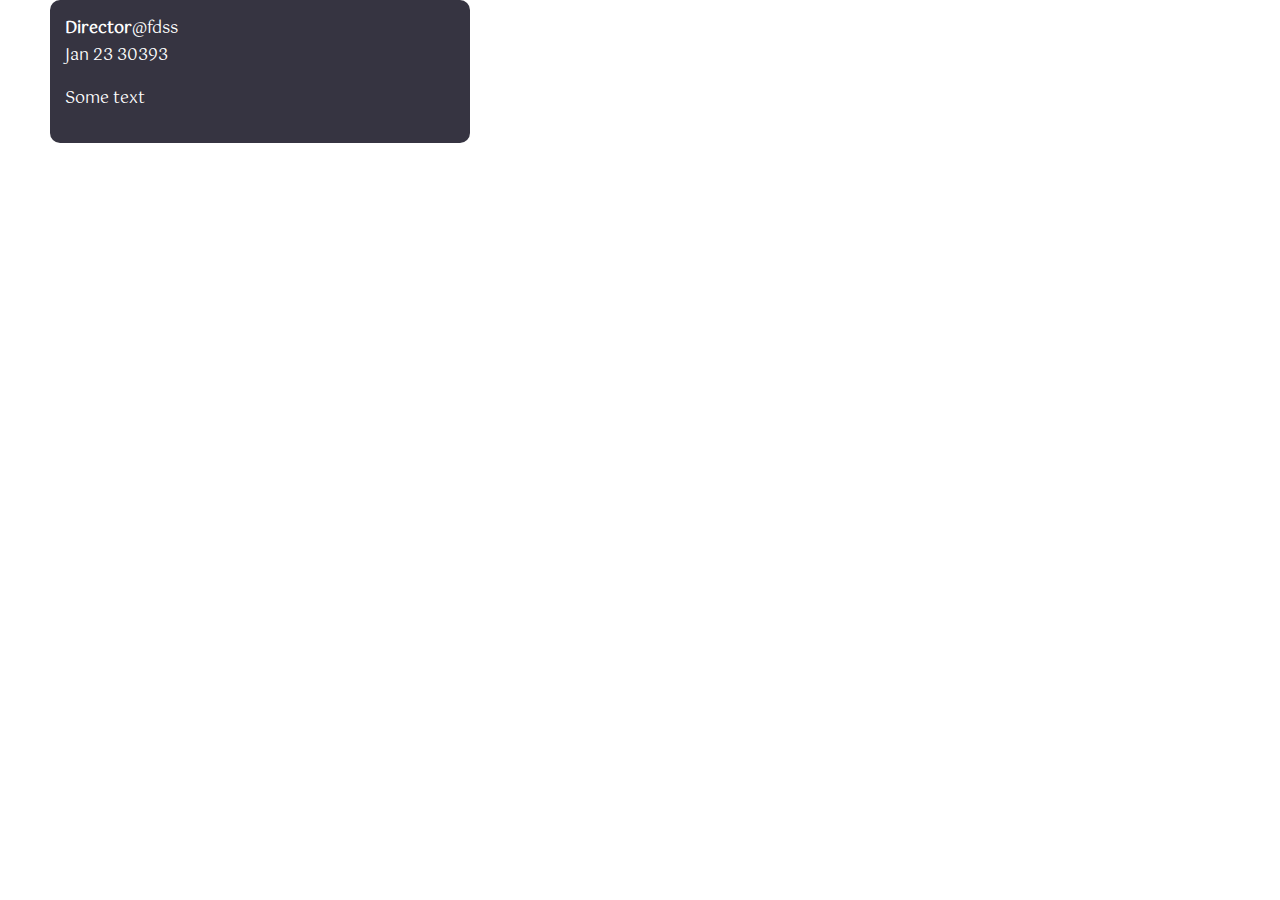
==== about.html @ 872c7bda "add about" ====
<!DOCTYPE html>
<html lang="en-GB">
<head>
    <meta charset="utf-8">
    <meta title="Portfolio | About">
    <meta name="viewport" content="width=device-width, initial-scale=1">
    <link rel="stylesheet" href="css/styles.css">
    <link rel="stylesheet" href="https://stackpath.bootstrapcdn.com/font-awesome/4.7.0/css/font-awesome.min.css">
    <link href="https://fonts.googleapis.com/css?family=Gotu|Roboto&display=swap" rel="stylesheet">
</head>
<body>

<main class="">
    <div class="container">


        <div class="message">
            <div class="heading flex">
                <h4>Director</h4>
                <span class="nickname">@fdss</span>
            </div>
            <div class="date">
                <span>Jan 23 30393</span>
            </div>
            <p>Some text</p>
        </div>


    </div>
</main>

</body>
</html>
---- css/styles.css ----
body {
    background: white;
    margin: 0;
    font-family: 'Gotu', sans-serif;
}

body a {
    text-decoration: none;
    color: black;
}

body ul {
    margin: 0;
    padding: 0;
}

body ul li {
    list-style: none;
}

/*Custom variables*/

:root {
    /** Colors **/
    --nav-color: rgb(54, 52, 65);

    --main-color-red: rgb(255, 75, 100);

    /** Other **/

    --transionion: 0.6s;
}


.container {
    max-width: 1180px;
    margin: auto;
}

/*Margins*/

.mt-3 {
    margin-top: 20px;
}

.mt-4 {
    margin-top: 15px;
}

.mt-5 {
    margin-top: 10px;
}

.ml-2{
    margin-left: 25px;
}

.ml-3 {
    margin-left: 20px;
}

.ml-4 {
    margin-left: 15px;
}

.ml-5 {
    margin-left: 10px;
}

.mr-3 {
    margin-right:  20px;
}

.mr-4 {
    margin-right: 15px;
}

.mr-5 {
    margin-right: 10px;
}

.mb-0 {
    margin-bottom: 0;
}

.mb-3 {
    margin-bottom: 20px;
}

.mb-4 {
    margin-bottom: 15px;
}

.mb-5 {
    margin-bottom: 10px;
}

.mx-3 {
    margin-left: 20px;
    margin-right: 20px;
}

.mx-4 {
    margin-left: 15px;
    margin-right: 15px;
}

.mx-5 {
    margin-left: 10px;
    margin-right: 10px;
}
/*End Margins*/


/* Paddings */

.py-1 {
    padding-top: 30px;
    padding-bottom: 30px;
}

.py-2 {
    padding-top: 25px;
    padding-bottom: 25px;
}

.py-3 {
    padding-top: 20px;
    padding-bottom: 20px;
}

.py-4 {
    padding-top: 15px;
    padding-bottom: 15px;
}

.py-5 {
    padding-top: 10px;
    padding-bottom: 10px;
}

.px-1 {
    padding-left: 30px;
    padding-right: 30px;
}

.px-2 {
    padding-left: 25px;
    padding-right: 25px;
}

.px-3 {
    padding-left: 20px;
    padding-right: 20px;
}

.px-4 {
    padding-left: 15px;
    padding-right: 15px;
}

.px-5 {
    padding-left: 10px;
    padding-right: 10px;
}


/* End Paddings */


.flex {
    display: flex;
}

.justify-between {
    justify-content: space-between;
}

.justify-center {
    justify-content: center;
}

.wrap {
    flex-flow: wrap;
}

/*End*/


/*Modules*/
.btn {
    width: 170px;
    height: 50px;
    background: #198bff;
    color: white;
    font-size: 1em;
    border: none;
    outline: none;
}

.btn a {
    color: white;
}

.btn:hover {
    cursor: pointer;
    outline: none;
}

.btn.btn-red {
    background: var(--main-color-red);
}

.btn.btn-green {
    background: rgb(129, 255, 111);
}

.btn.rounded {
    border-radius: 4px;
}

.title {
    display: inline;
    font-size: 24px;
}

.title.underlined,  .link.underlined {
    position: relative;
}

.underlined:after {
    content: "";
    position: absolute;
    width: 100%;
    height: 2px;
    bottom: 0;
    left: 0;
}

.title.underlined:after {
    width: 65%;
}

.underlined.red:after {
    background: var(--main-color-red);
}

.underlined.white:after {
    background: white;
}

/*End modules*/


/*Header*/

header {
    position: relative;
}

header .close-button {
    position: absolute;
    padding: 10px 30px;
    z-index: 1;
}

header .close-button button {
    background: rgba(255, 255, 255, 0);
    border: none;
    outline: none;
}

header .close-button i {
    color: red;
    font-size: 24px;
    font-weight: lighter;
    transition: 0.3s;
}

header .close-button i:hover {
    cursor: pointer;
    transform: rotate(30deg);
    transition: 0.3s;
}

header .person {
    display: flex;
    align-items: flex-end;
    height: 220px;
    border-bottom: solid 1px rgb(35, 33, 47);
    padding: 10px 30px;
    background: url("https://prm.ua/wp-content/uploads/2019/09/Kianu-Rivz-skrin-.png") no-repeat center;
    background-size: 160%;
}

header .person .main-info {
    color: white;
}

header .side-nav {
    display: none;
    position: fixed;
    width: 270px;
    height: 100%;
    background:  var(--nav-color);
    z-index: 9999;
}

header .side-nav.active {
    display: block;
}

header .side-nav nav ul li {
    border-bottom: solid 1px rgb(35, 33, 47);
}

header .side-nav nav ul li a {
    display: block;
    padding: 10px 30px;
    margin-left: 0;
    color: white;
    font-size: 18px;
    transition: var(--transionion);
}

header .side-nav nav ul li a:hover {
    margin-left: 15px;
    transition: var(--transionion);
}

header .side-nav nav ul li a:hover > header .side-nav nav ul li {
    background: #3e3b51;
}

/*End-Header*/


/*Banners*/

main.collapsed {
    float: right;
    width: calc(100% - 270px);
}

main section.banners .item {
    position: relative;
    display: flex;
    justify-content: center;
    height: 400px; /*TODO fix static height*/
    background: #3e3b51;
    overflow: hidden;
    height: 420px;
}

main section.banners .item .content {
    position: absolute;
    display: flex;
    justify-content: center;
    align-items: center;
    flex-flow: column;
    height: 100%;
    width: 60%;
    color: white;
    text-align: center;
    background: transparent;
}

main section.banners .item img {
    width: 100%;
    object-fit: cover;
}



/*End Banners*/

/** Portfolio **/

section.portfolio .categories ul {
    border-bottom: 2px solid #dfdfdf;
}

section.portfolio .categories ul li.active {
    margin-bottom: -2px;
    border-bottom: 2px solid var(--main-color-red);
}

section.portfolio .categories ul li:hover {
    margin-bottom: -2px;
    border-bottom: 2px solid var(--main-color-red);
}

/** EndPortfolio **/


/** Portfolio blocks **/

.blocks{
    display: flex;
    justify-content: center;
    flex-wrap: wrap;
    margin-top: 60px;
}

.block{
    width: 5in;
    height: 5in;
}

.img_back img{
    display: flex;
    width: 100%;
    height: 320.48px; 
}

.text.bl{
    display: flex;
    flex-direction: column;
    color: white;
}

.block .text a{
    margin-bottom: 15px;
    color: white;
}

.text.bl.b1 {
    background-color: #01b9c3;
}

.text.bl.b2 {
    background-color: #1e2e3e;
}

.text.bl.b3 {
    background-color: #3f3d3e;;
}

.text.bl.b4 {
    background-color: #0093b5;
}

.text.bl.b5 {
    background-color: #353541;
}

.text.bl.b6 {
    background-color: #6176ab;
}




/*.title.inblock{*/
/*    width: 100%; */
/*    margin-bottom: 0;  */
/*}*/

/** End Portfolio blocks **/

/** Footer **/

.form-wrap{
    width: 5in;
    position: relative;
}

.form-wrap:after {
    content: "";
    position: absolute;
    background: rgb(156, 156, 156);
    width: 1px;
    height: 90%;
    top: 0;
    right: -15px;
}

.form-wrap , .form-wrap form{
    display: flex;
    flex-flow: column wrap;
}

.form-wrap form {
    padding-right: 40px;
}

.form-wrap form input, .form-wrap form textarea {
    margin-bottom: 15px;
    font-size: 14px;
}

.form-wrap form input {
    height: 30px;
    padding: 0 7px;
}

.form-wrap form textarea {
    height: 100px;
    resize: none;
    padding: 7px;
}

.form-wrap h2{
    color: rgb(83, 83, 83);
}
.contact-info {
    width: 5in;
    display: flex;
    justify-content: center;
}

.contact-block h3{
   margin: 0;
}

.contact-info {

    flex-direction: column;
}

.contact-block p{
    font-size: 10px;
    display: inline;
}

.contact-block{
    align-items: center;
    padding: 25px;
    color: rgb(83, 83, 83);
}
.contact-block img{
    margin-right: 30px;
}

.copyright{
    margin-top: 120px;
}

.copyright p{
    margin-top: 0;
    font-size: 10px;
    color: rgb(83, 83, 83);
}

.copyright div img{
    padding: 10px;
}

.copyright-img{
    position: relative;
}

.copyright-img:before{
    content: "";
    position: absolute;
    background: rgb(156, 156, 156);
    width: 3px;
    height: 100%; 
    left: 0;
    bottom: 0;
}

/** End Footer **/


/** About Page */

.message {
    width: 390px;
    padding: 15px;
    background: var(--nav-color);
    border-radius: 10px;
    color: white;
}

.message h4 {
    margin: 0;
}
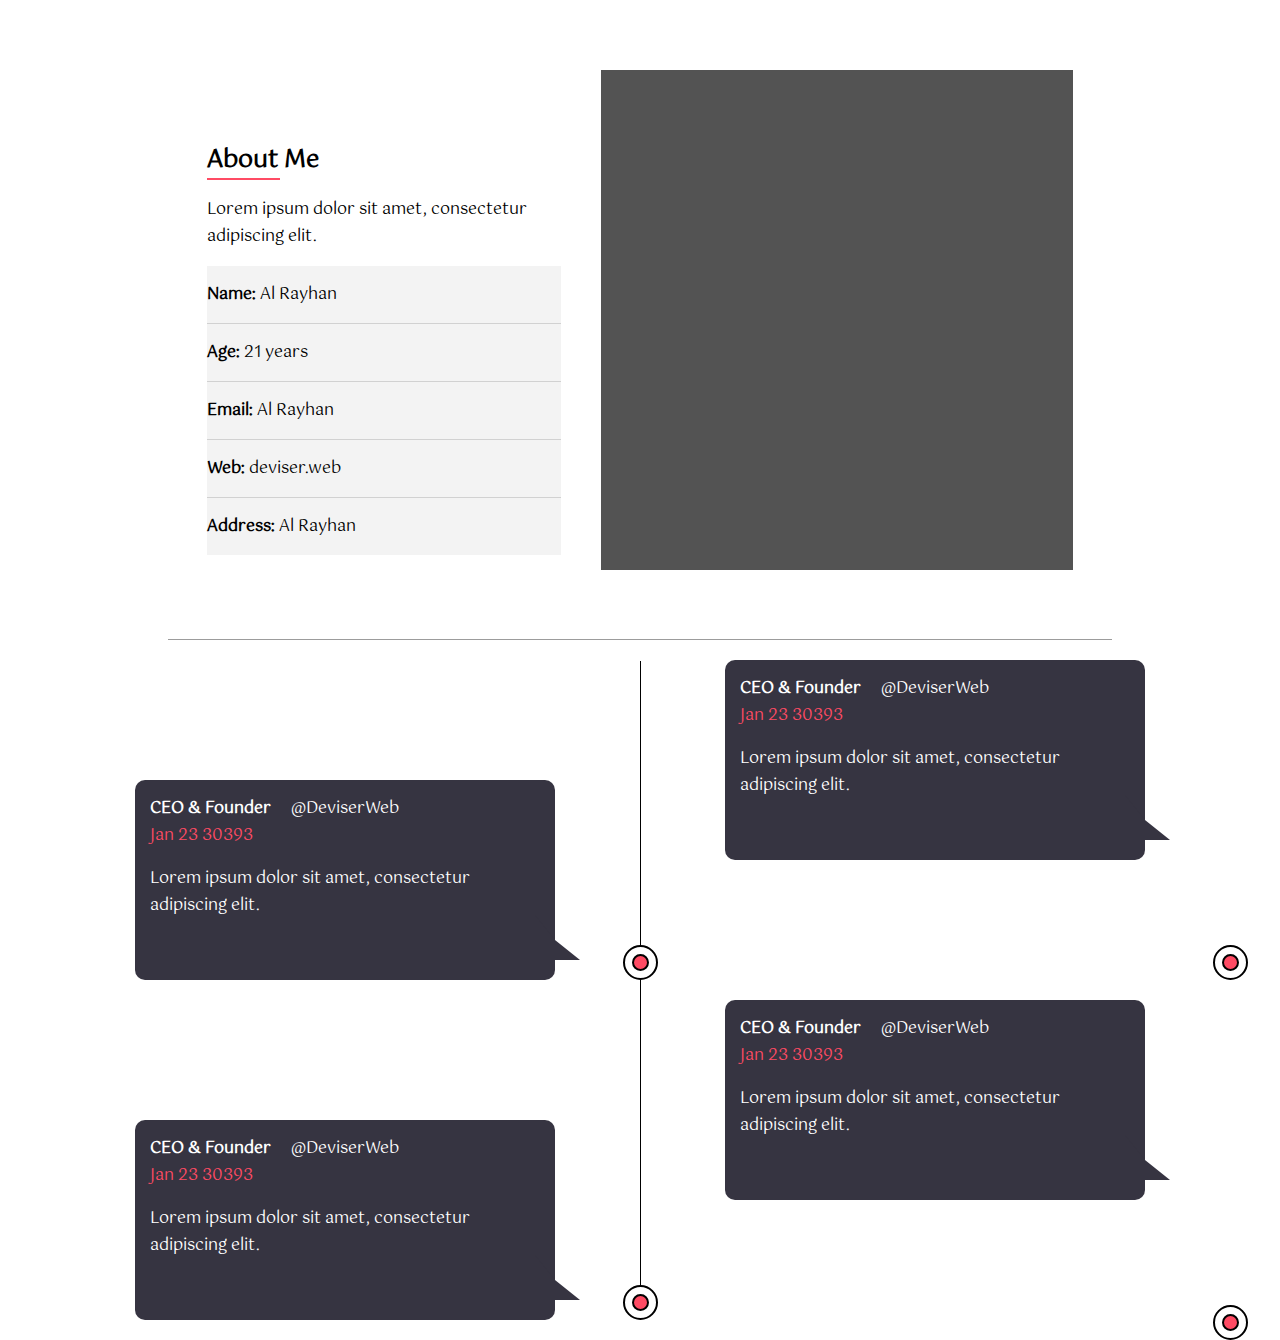
==== commit f073f651: "add messages into about page" ====
--- a/about.html
+++ b/about.html
@@ -12,20 +12,76 @@
 
 <main class="">
     <div class="container">
+        <section class="about-me flex justify-center">
+            <div class="info mr-1">
+                <h2 class="title underlined red">About Me</h2>
+                <p>Lorem ipsum dolor sit amet, consectetur adipiscing elit. </p>
+                <p class="colored py-4"><b>Name:</b> Al Rayhan</p>
+                <p class="colored py-4"><b>Age:</b> 21 years</p>
+                <p class="colored py-4"><b>Email:</b> Al Rayhan</p>
+                <p class="colored py-4"><b>Web:</b> deviser.web</p>
+                <p class="colored no-underlined py-4"><b>Address:</b> Al Rayhan</p>
+            </div>
+            <div class="foto-me">
+            </div>
+        </section>
+
+        <div class="wrap-messages">
+
+            <div class="message-wrap">
+                <div class="message mt-3">
+                    <div class="heading flex">
+                        <h4>CEO & Founder</h4>
+                        <span class="nickname">@DeviserWeb</span>
+                    </div>
+                    <div class="date">
+                        <span>Jan 23 30393</span>
+                    </div>
+                    <p>Lorem ipsum dolor sit amet, consectetur adipiscing elit.</p>
+                </div>
+            </div>
+
+            <div class="message-wrap">
+                <div class="message mt-3">
+                    <div class="heading flex">
+                        <h4>CEO & Founder</h4>
+                        <span class="nickname">@DeviserWeb</span>
+                    </div>
+                    <div class="date">
+                        <span>Jan 23 30393</span>
+                    </div>
+                    <p>Lorem ipsum dolor sit amet, consectetur adipiscing elit.</p>
+                </div>
+            </div>
+
+            <div class="message-wrap mb-3">
+                <div class="message mt-3">
+                    <div class="heading flex">
+                        <h4>CEO & Founder</h4>
+                        <span class="nickname">@DeviserWeb</span>
+                    </div>
+                    <div class="date">
+                        <span>Jan 23 30393</span>
+                    </div>
+                    <p>Lorem ipsum dolor sit amet, consectetur adipiscing elit.</p>
+                </div>
+            </div>
+
+            <div class="message-wrap">
+                <div class="message mt-3">
+                    <div class="heading flex">
+                        <h4>CEO & Founder</h4>
+                        <span class="nickname">@DeviserWeb</span>
+                    </div>
+                    <div class="date">
+                        <span>Jan 23 30393</span>
+                    </div>
+                    <p>Lorem ipsum dolor sit amet, consectetur adipiscing elit.</p>
+                </div>
+            </div>
 
 
-        <div class="message">
-            <div class="heading flex">
-                <h4>Director</h4>
-                <span class="nickname">@fdss</span>
-            </div>
-            <div class="date">
-                <span>Jan 23 30393</span>
-            </div>
-            <p>Some text</p>
         </div>
-
-
     </div>
 </main>
 
--- a/css/styles.css
+++ b/css/styles.css
@@ -65,6 +65,10 @@
 
 .ml-5 {
     margin-left: 10px;
+}
+
+.mr-1 {
+    margin-right:  40px;
 }
 
 .mr-3 {
@@ -564,9 +568,124 @@
 
 
 /** About Page */
+.container .about-me{
+    padding-top: 70px;
+    padding-bottom: 70px;
+    position: relative;
+}
+
+.about-me div.info{
+    width: 30%; 
+   margin-top: 70px;
+}
+
+.colored{
+    background-color: #f3f3f3;
+    border-bottom: 1px solid #d1d1d1;
+    margin: 0;
+}
+
+.foto-me{
+    width: 40%; 
+    min-width: 300px;
+    height: 500px;
+    background-color: rgb(83, 83, 83);
+}
+
+.no-underlined{
+    border: none;
+}
+
+.about-me:after{
+    content: "";
+    position: absolute;
+    background: rgb(156, 156, 156);
+    width: 80%;
+    height: 1px; 
+    bottom: 0;
+}
+
+.second{
+    padding-top: 40px;
+}
+
+.second h2{
+    position: relative;
+    margin-left: 10%;
+    margin-top: 40px;
+    margin-bottom: 20px;
+}
+
+.second h2:after{
+    content: "";
+    position: absolute;
+    background: var(--main-color-red);
+    width: 30%;
+    height: 2px; 
+    bottom: 0;
+    left: 0;
+}
+
+/** Message */
+
+.wrap-messages {
+    position: relative;
+    display: flex;
+    justify-content: space-around;
+    flex-wrap: wrap;
+}
+
+.wrap-messages:after {
+    content: "";
+    position: absolute;
+    background: black;
+    width: 1px;
+    height: 94%;
+    top: 3%;
+    left: 50%;
+}
+
+.wrap-messages .message-wrap {
+    position: relative;
+    display: flex;
+    justify-content: center;
+    width: calc(50% - 45px);
+}
+
+.wrap-messages .message-wrap:nth-child(odd){
+    margin-top: 120px;
+}
+
+.wrap-messages .message-wrap:before {
+    content: "";
+    position: absolute;
+    width: 31px;
+    height: 31px;
+    right: -40.8px;
+    background: white;
+    bottom: 0px;
+    border-radius: 50%;
+    border: 2px solid black;
+    z-index: 1;
+}
+
+.wrap-messages .message-wrap:after {
+    content: "";
+    position: absolute;
+    width: 13px;
+    height: 13px;
+    right: -31px;
+    background: var(--main-color-red);
+    bottom: 9px;
+    border-radius: 50%;
+    border: 2px solid black;
+    z-index: 2;
+}
 
 .message {
+    position: relative;
     width: 390px;
+    height: 170px;
     padding: 15px;
     background: var(--nav-color);
     border-radius: 10px;
@@ -574,5 +693,20 @@
 }
 
 .message h4 {
-    margin: 0;
-}+    margin: 0 20px 0 0;
+}
+
+.date span{
+   color: var(--main-color-red); 
+}
+
+.message:after{
+    content: "";
+    position: absolute;
+    right: -25px;
+    bottom: 20px;
+    border: 25px solid transparent; 
+    border-bottom: 20px solid var(--nav-color); 
+    border-left: 20px solid var(--nav-color);
+}
+/** End Message */
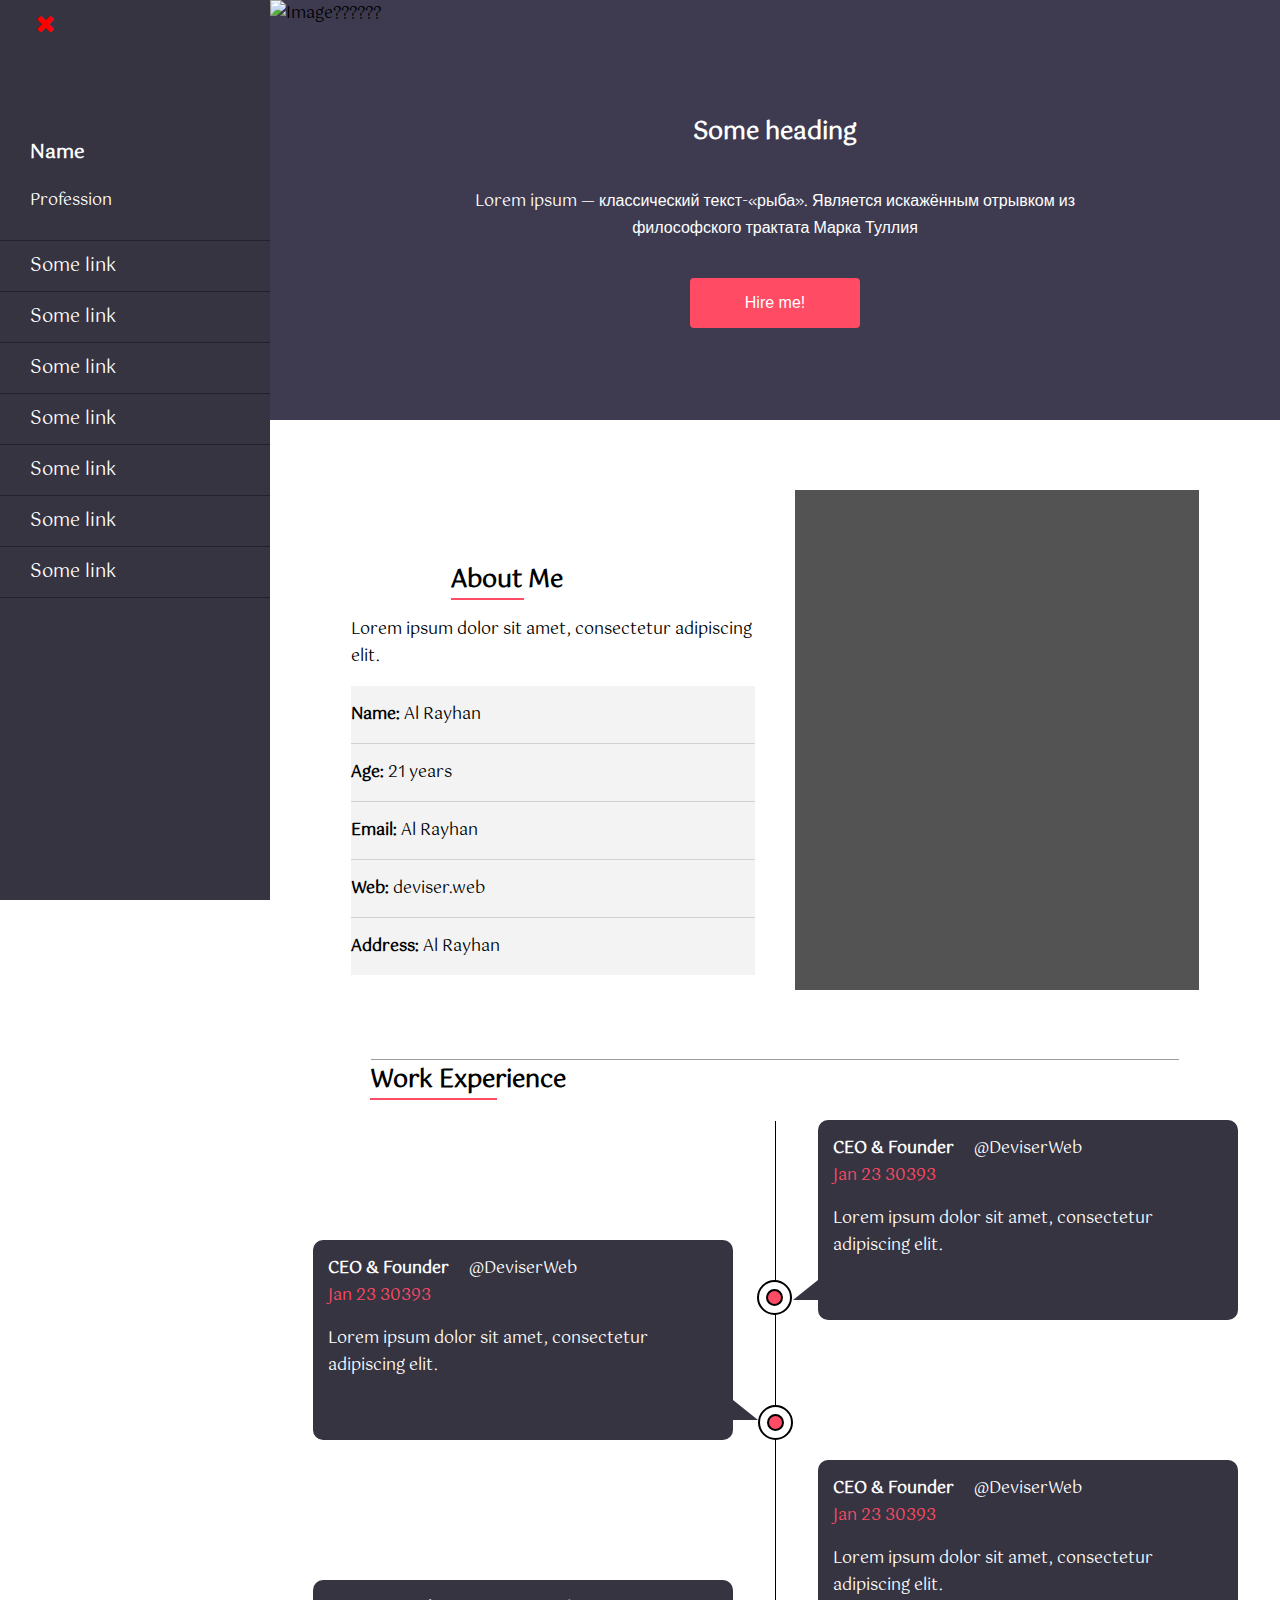
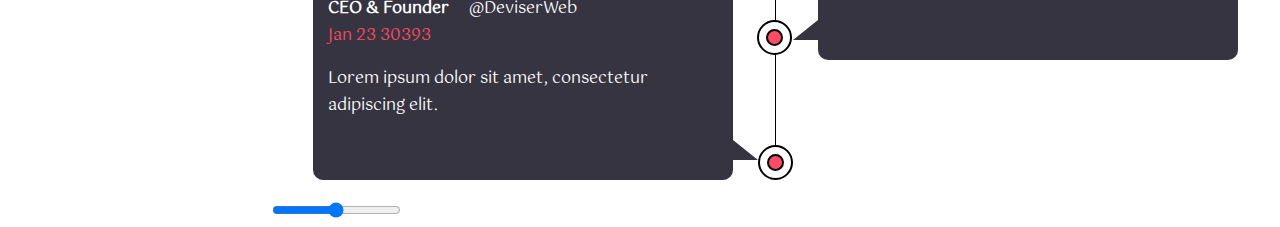
==== commit dd0f1b9c: "feature/add messages to about page" ====
--- a/about.html
+++ b/about.html
@@ -7,10 +7,52 @@
     <link rel="stylesheet" href="css/styles.css">
     <link rel="stylesheet" href="https://stackpath.bootstrapcdn.com/font-awesome/4.7.0/css/font-awesome.min.css">
     <link href="https://fonts.googleapis.com/css?family=Gotu|Roboto&display=swap" rel="stylesheet">
+    <link rel="stylesheet" href="https://cdnjs.cloudflare.com/ajax/libs/animate.css/3.7.2/animate.css">
 </head>
 <body>
+    <header>
+        <div class="side-nav active"> <!-- add active to show -->
+            <div class="close-button">
+                <button>
+                    <i class="fa fa-times" aria-hidden="true"></i>
+                </button>
+            </div>
+            <div class="person"> <!-- TODO bg image -->
+                <div class="main-info">
+                    <h3>Name</h3>
+                    <p>Profession</p>
+                </div>
+            </div>
+            <nav>
+                <ul>
+                    <li><a href="#">Some link</a></li>
+                    <li><a href="#">Some link</a></li>
+                    <li><a href="#">Some link</a></li>
+                    <li><a href="#">Some link</a></li>
+                    <li><a href="#">Some link</a></li>
+                    <li><a href="#">Some link</a></li>
+                    <li><a href="#">Some link</a></li>
+                </ul>
+            </nav>
+        </div>
+    </header>
 
-<main class="">
+<main class="collapsed">
+    <section class="banners">
+        <div class="item">
+            <img src="https://c.pxhere.com/photos/2b/38/macbook_mac_apple_ipad_iphone_laptop_office_computer-767953.jpg!d" alt="Image??????">
+
+            <div class="content">
+                <h2>Some heading</h2>
+                <p>Lorem ipsum — классический текст-«рыба». Является искажённым отрывком из философского трактата Марка
+                    Туллия</p>
+                <button type="button" class="btn btn-red rounded mt-3">
+                    <a href="#">Hire me!</a>
+                </button>
+            </div>
+        </div>
+    </section>
+
     <div class="container">
         <section class="about-me flex justify-center">
             <div class="info mr-1">
@@ -26,10 +68,11 @@
             </div>
         </section>
 
+        <h2 class="title underlined red bounce mt-3">Work Experience</h2>
         <div class="wrap-messages">
 
             <div class="message-wrap">
-                <div class="message mt-3">
+                <div class="message left animated rotateInDownLeft mt-3">
                     <div class="heading flex">
                         <h4>CEO & Founder</h4>
                         <span class="nickname">@DeviserWeb</span>
@@ -39,10 +82,25 @@
                     </div>
                     <p>Lorem ipsum dolor sit amet, consectetur adipiscing elit.</p>
                 </div>
+                <div class="round left"></div>
             </div>
 
-            <div class="message-wrap">
-                <div class="message mt-3">
+            <div class="message-wrap ">
+                <div class="message right animated rotateInDownRight mt-3">
+                    <div class="heading flex">
+                        <h4>CEO & Founder</h4>
+                        <span class="nickname">@DeviserWeb</span>   
+                    </div>
+                    <div class="date">
+                        <span>Jan 23 30393</span>
+                    </div>
+                    <p>Lorem ipsum dolor sit amet, consectetur adipiscing elit.</p>
+                </div>
+                <div class="round right"></div>
+            </div>
+
+            <div class="message-wrap mb-3">
+                <div class="message left animated rotateInDownLeft mt-3">
                     <div class="heading flex">
                         <h4>CEO & Founder</h4>
                         <span class="nickname">@DeviserWeb</span>
@@ -52,10 +110,11 @@
                     </div>
                     <p>Lorem ipsum dolor sit amet, consectetur adipiscing elit.</p>
                 </div>
+                <div class="round left"></div>
             </div>
 
-            <div class="message-wrap mb-3">
-                <div class="message mt-3">
+            <div class="message-wrap">
+                <div class="message right animated rotateInDownRight mt-3">
                     <div class="heading flex">
                         <h4>CEO & Founder</h4>
                         <span class="nickname">@DeviserWeb</span>
@@ -65,23 +124,16 @@
                     </div>
                     <p>Lorem ipsum dolor sit amet, consectetur adipiscing elit.</p>
                 </div>
+                <div class="round right"></div>
             </div>
 
-            <div class="message-wrap">
-                <div class="message mt-3">
-                    <div class="heading flex">
-                        <h4>CEO & Founder</h4>
-                        <span class="nickname">@DeviserWeb</span>
-                    </div>
-                    <div class="date">
-                        <span>Jan 23 30393</span>
-                    </div>
-                    <p>Lorem ipsum dolor sit amet, consectetur adipiscing elit.</p>
-                </div>
+        </div>
+
+        <section class="my-skils">
+            <div class="slidecontainer">
+                <input type="range" min="1" max="100" value="50" class="slider" id="myRange">
             </div>
-
-
-        </div>
+        </section>
     </div>
 </main>
 
--- a/css/styles.css
+++ b/css/styles.css
@@ -575,7 +575,7 @@
 }
 
 .about-me div.info{
-    width: 30%; 
+    width: 40%; 
    margin-top: 70px;
 }
 
@@ -656,7 +656,7 @@
     margin-top: 120px;
 }
 
-.wrap-messages .message-wrap:before {
+.wrap-messages .message-wrap .round.left:before {
     content: "";
     position: absolute;
     width: 31px;
@@ -669,7 +669,7 @@
     z-index: 1;
 }
 
-.wrap-messages .message-wrap:after {
+.wrap-messages .message-wrap .round.left:after {
     content: "";
     position: absolute;
     width: 13px;
@@ -682,6 +682,34 @@
     z-index: 2;
 }
 
+.wrap-messages .message-wrap .round.right:before {
+    content: "";
+    position: absolute;
+    width: 31px;
+    height: 31px;
+    left: -40.8px;
+    top: 180px;
+    background: white;
+    bottom: 0px;
+    border-radius: 50%;
+    border: 2px solid black;
+    z-index: 1;
+}
+
+.wrap-messages .message-wrap .round.right:after {
+    content: "";
+    position: absolute;
+    width: 13px;
+    height: 13px;
+    left: -32px;
+    top: 189px;
+    background: var(--main-color-red);
+    bottom: 9px;
+    border-radius: 50%;
+    border: 2px solid black;
+    z-index: 2;
+}
+
 .message {
     position: relative;
     width: 390px;
@@ -700,13 +728,29 @@
    color: var(--main-color-red); 
 }
 
-.message:after{
+.message.left:after{
     content: "";
     position: absolute;
     right: -25px;
     bottom: 20px;
-    border: 25px solid transparent; 
-    border-bottom: 20px solid var(--nav-color); 
+    border: 25px solid transparent;
+    border-bottom: 20px solid var(--nav-color);
     border-left: 20px solid var(--nav-color);
 }
+
+.message.right:after{
+    content: "";
+    position: absolute;
+    left: -25px;
+    right: 0;
+    bottom: 20px;
+    border: 25px solid transparent;
+    border-bottom: 20px solid var(--nav-color);
+    border-right: 20px solid var(--nav-color);
+}
+
+.container h2{
+    margin-left: 100px;
+    margin-top: 20px;
+}
 /** End Message */
